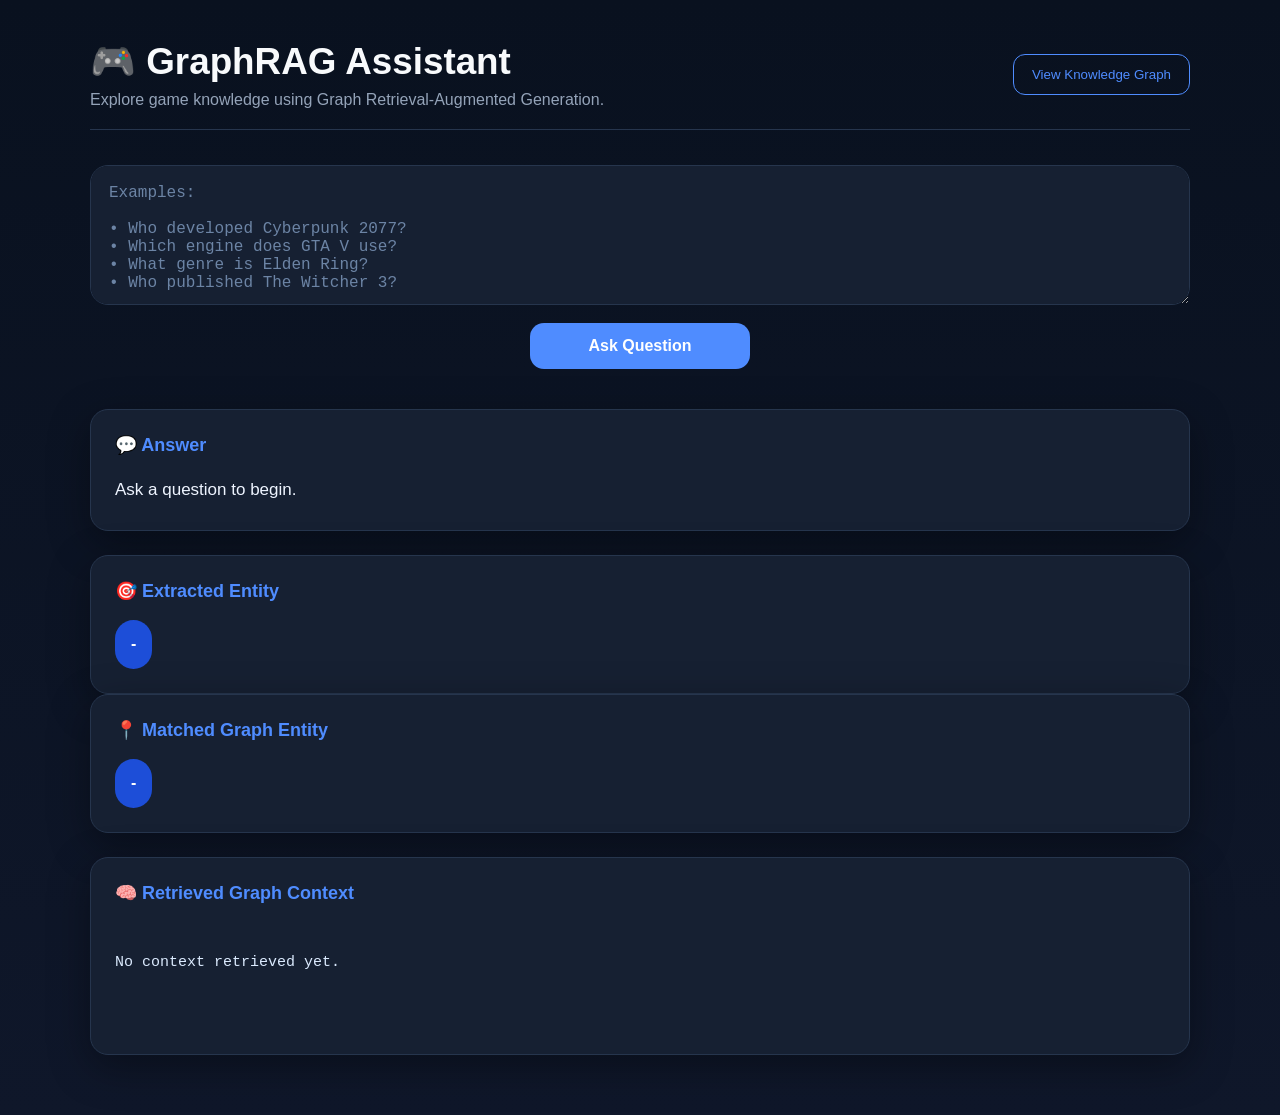
==== templates/index.html @ a246140e "frontend added" ====
<!DOCTYPE html>
<html lang="en">

<head>

    <meta charset="UTF-8">

    <meta
        name="viewport"
        content="width=device-width, initial-scale=1.0">

    <title>GraphRAG Assistant</title>

    <link
        rel="stylesheet"
        href="/static/style.css">

</head>

<body>

<div class="container">

    <!-- =====================================================
         Header
    ====================================================== -->

    <header>

        <div class="header-left">

            <h1>🎮 GraphRAG Assistant</h1>

            <p>
                Explore game knowledge using
                Graph Retrieval-Augmented Generation.
            </p>

        </div>

        <button
            class="graph-btn"
            onclick="window.open('/graph', '_blank')">

            View Knowledge Graph

        </button>

    </header>


    <!-- =====================================================
         Prompt Section
    ====================================================== -->

    <section class="chat">

        <textarea

            id="question"

            placeholder="Examples:

• Who developed Cyberpunk 2077?
• Which engine does GTA V use?
• What genre is Elden Ring?
• Who published The Witcher 3?

Type your question here..."

        ></textarea>

        <button id="askBtn">

            Ask Question

        </button>

    </section>


    <!-- =====================================================
         AI Answer
    ====================================================== -->

    <section class="result">

        <div class="card answer-card">

            <h2>💬 Answer</h2>

            <div id="answer">

                Ask a question to begin.

            </div>

        </div>


        <!-- ========================================= -->
        <!-- Graph Information -->
        <!-- ========================================= -->

        <div class="info-grid">

            <div class="card">

                <h2>🎯 Extracted Entity</h2>

                <p id="entity">

                    -

                </p>

            </div>


            <div class="card">

                <h2>📍 Matched Graph Entity</h2>

                <p id="matched">

                    -

                </p>

            </div>

        </div>


        <!-- ========================================= -->
        <!-- Retrieved Context -->
        <!-- ========================================= -->

        <div class="card">

            <h2>🧠 Retrieved Graph Context</h2>

            <pre id="context">

No context retrieved yet.

            </pre>

        </div>

    </section>

</div>

<script src="/static/app.js"></script>

</body>

</html>
---- static/style.css ----
/* ==========================================================
   GraphRAG Theme
========================================================== */

:root{

    --bg:#0f172a;
    --surface:#162032;
    --surface-light:#1d2b44;

    --primary:#4f8cff;
    --primary-hover:#3a75eb;

    --text:#f8fafc;
    --muted:#94a3b8;

    --border:#26354d;

    --success:#22c55e;

    --shadow:0 12px 40px rgba(0,0,0,.35);

    --radius:18px;

}


/* ==========================================================
   Reset
========================================================== */

*{

    margin:0;

    padding:0;

    box-sizing:border-box;

}

body{

    background:linear-gradient(
        180deg,
        #09111f,
        #0f172a
    );

    color:var(--text);

    font-family:
        "Segoe UI",
        Arial,
        sans-serif;

    min-height:100vh;

}


/* ==========================================================
   Container
========================================================== */

.container{

    width:min(1100px,92%);

    margin:auto;

    padding:40px 0 60px;

}


/* ==========================================================
   Header
========================================================== */

header{

    display:flex;

    justify-content:space-between;

    align-items:center;

    margin-bottom:35px;

    padding-bottom:20px;

    border-bottom:1px solid var(--border);

}

.header-left h1{

    font-size:2.3rem;

    margin-bottom:8px;

}

.header-left p{

    color:var(--muted);

}

.graph-btn{

    background:transparent;

    border:1px solid var(--primary);

    color:var(--primary);

    padding:12px 18px;

    border-radius:12px;

    cursor:pointer;

    transition:.25s;

}

.graph-btn:hover{

    background:var(--primary);

    color:white;

}


/* ==========================================================
   Prompt Box
========================================================== */

.chat{

    display:flex;

    flex-direction:column;

    gap:18px;

}

textarea{

    background:var(--surface);

    color:white;

    border:1px solid var(--border);

    border-radius:var(--radius);

    padding:18px;

    font-size:16px;

    min-height:140px;

    resize:vertical;

    transition:.25s;

}

textarea:focus{

    border-color:var(--primary);

    outline:none;

    box-shadow:0 0 0 3px rgba(79,140,255,.2);

}

textarea::placeholder{

    color:#6c84a5;

}

#askBtn{

    width:220px;

    align-self:center;

    padding:14px;

    border:none;

    border-radius:14px;

    background:var(--primary);

    color:white;

    font-size:16px;

    font-weight:600;

    cursor:pointer;

    transition:.25s;

}

#askBtn:hover{

    background:var(--primary-hover);

    transform:translateY(-2px);

}


/* ==========================================================
   Results
========================================================== */

.result{

    margin-top:40px;

    display:flex;

    flex-direction:column;

    gap:24px;

}

.card{

    background:var(--surface);

    border:1px solid var(--border);

    border-radius:var(--radius);

    padding:24px;

    box-shadow:var(--shadow);

}

.card h2{

    color:var(--primary);

    font-size:18px;

    margin-bottom:18px;

}

.card p{

    line-height:1.8;

}


/* ==========================================================
   Answer Card
========================================================== */

#answer{

    font-size:17px;

    line-height:1.9;

    color:#eef4ff;

}


/* ==========================================================
   Context
========================================================== */

pre{

    white-space:pre-wrap;

    word-break:break-word;

    line-height:1.8;

    color:#dbeafe;

    font-size:15px;

}


/* ==========================================================
   Entity Chips
========================================================== */

#entity,
#matched{

    display:inline-block;

    padding:10px 16px;

    border-radius:999px;

    background:#1d4ed8;

    color:white;

    font-weight:600;

}


/* ==========================================================
   Footer
========================================================== */

footer{

    margin-top:40px;

    text-align:center;

    color:var(--muted);

}


/* ==========================================================
   Scrollbar
========================================================== */

::-webkit-scrollbar{

    width:10px;

}

::-webkit-scrollbar-thumb{

    background:#30435f;

    border-radius:100px;

}


/* ==========================================================
   Responsive
========================================================== */

@media(max-width:900px){

    header{

        flex-direction:column;

        gap:20px;

        text-align:center;

    }

    #askBtn{

        width:100%;

    }

}
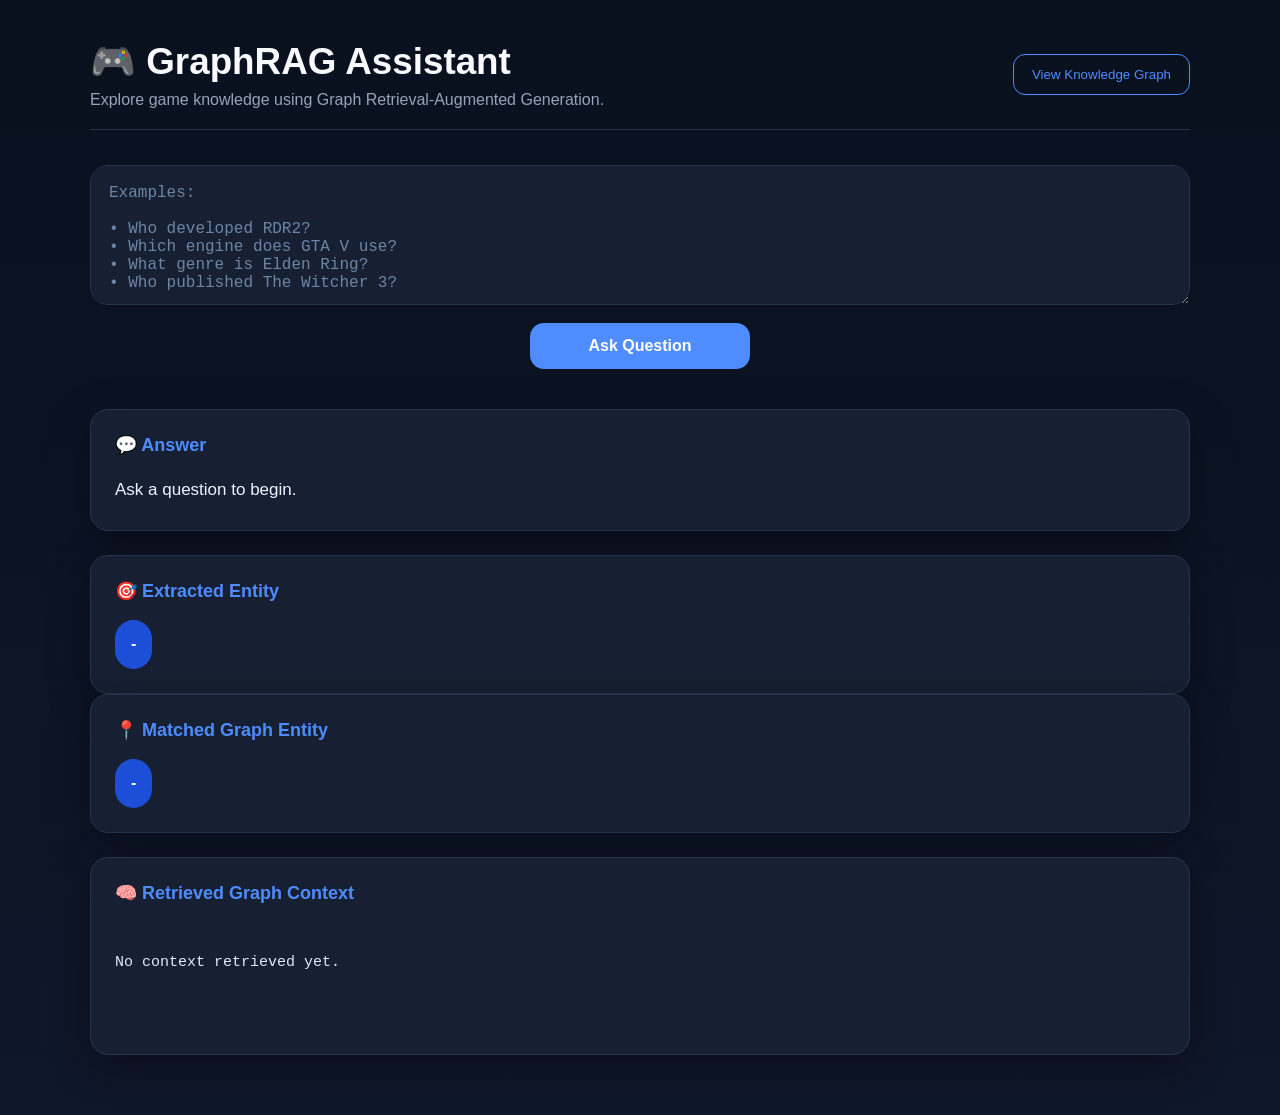
==== commit 193f0d5b: "readme updated" ====
--- a/templates/index.html
+++ b/templates/index.html
@@ -61,7 +61,7 @@
 
             placeholder="Examples:
 
-• Who developed Cyberpunk 2077?
+• Who developed RDR2?
 • Which engine does GTA V use?
 • What genre is Elden Ring?
 • Who published The Witcher 3?
